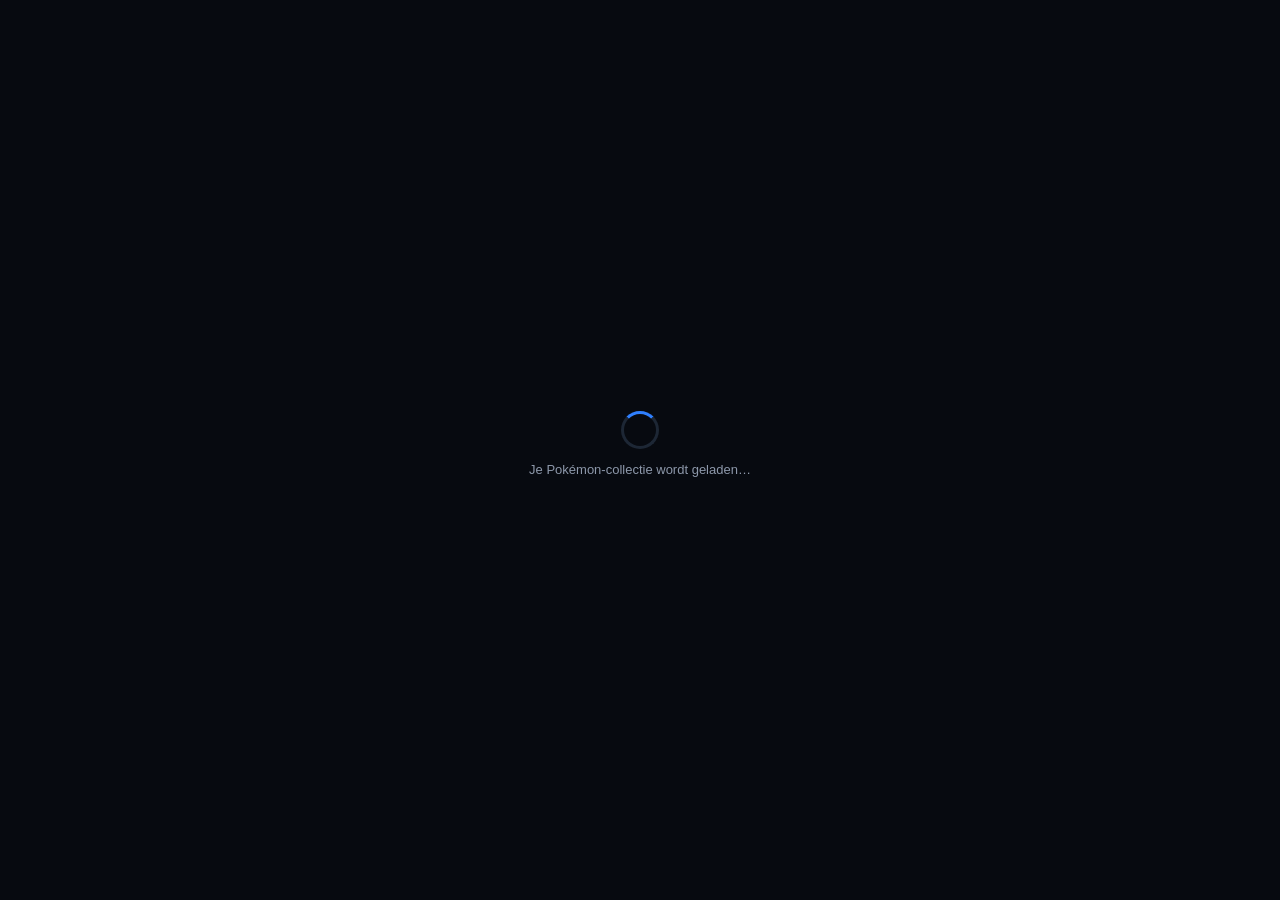
==== dark-v1.html @ e0cb360e "Add dark Valusaur restoration preview v1" ====
<!doctype html>
<html lang="nl">
<head>
<meta charset="utf-8"><meta name="viewport" content="width=device-width,initial-scale=1,viewport-fit=cover">
<meta name="theme-color" content="#070a10"><meta name="apple-mobile-web-app-capable" content="yes"><meta name="apple-mobile-web-app-status-bar-style" content="black-translucent">
<title>Pokémon TCG Collectie — Dark</title>
<link rel="stylesheet" href="scanner.css">
<style>
:root{--bg:#070a10;--panel:#0e131d;--panel2:#111827;--line:#202a3a;--text:#f5f7fb;--muted:#8d98aa;--blue:#2f80ff;--green:#26d07c;--red:#ff5d67;--nav:rgba(9,13,20,.94)}
*{box-sizing:border-box}html,body{margin:0;background:var(--bg);color:var(--text);font-family:-apple-system,BlinkMacSystemFont,"SF Pro Display","Segoe UI",sans-serif}body{min-height:100vh}
button,input{font:inherit}.app{max-width:520px;margin:auto;min-height:100vh;padding:calc(18px + env(safe-area-inset-top)) 18px calc(110px + env(safe-area-inset-bottom))}
.view{display:none}.view.active{display:block}.kicker{font-size:12px;letter-spacing:1.7px;color:#4d8cff;font-weight:800;text-transform:uppercase}.top{display:flex;align-items:center;justify-content:space-between;margin-bottom:20px}.top h1{font-size:34px;line-height:1;margin:7px 0 0;letter-spacing:-1.3px}.gear{width:42px;height:42px;border-radius:14px;border:1px solid var(--line);background:var(--panel);color:#aeb8c7;font-size:20px}
.hero{background:radial-gradient(circle at 86% 0,#173f84 0,transparent 46%),linear-gradient(145deg,#101a2b,#0c111a 66%);border:1px solid #1d2d48;border-radius:23px;padding:20px;box-shadow:0 18px 45px #0008;margin-bottom:14px}.hero small{color:#aeb7c7}.hero .value{font-size:38px;font-weight:800;margin:5px 0}.gain{color:var(--green);font-size:13px;font-weight:700}.spark{height:42px;margin-top:8px;width:100%}.spark path{fill:none;stroke:#2f80ff;stroke-width:3;stroke-linecap:round}
.grid{display:grid;grid-template-columns:1fr 1fr;gap:10px}.metric{background:linear-gradient(145deg,#101722,#0d121b);border:1px solid var(--line);border-radius:18px;padding:15px;min-height:93px}.metric .ico{font-size:18px;color:#76a8ff}.metric b{display:block;font-size:23px;margin:7px 0 2px}.metric span{font-size:12px;color:var(--muted)}
.search{width:100%;border:1px solid var(--line);background:#0d131d;color:white;border-radius:14px;padding:13px 15px;outline:none}.chips{display:flex;gap:8px;overflow:auto;margin:14px -18px 15px;padding:0 18px;scrollbar-width:none}.chip{white-space:nowrap;border:1px solid var(--line);background:#0e141e;color:#9da8b9;padding:9px 13px;border-radius:999px;font-size:13px}.chip.active{background:#276fe9;border-color:#276fe9;color:#fff}
.set-card{display:flex;align-items:center;gap:13px;background:linear-gradient(145deg,#101722,#0c1119);border:1px solid var(--line);border-radius:18px;padding:13px;margin-bottom:10px}.set-logo{width:84px;height:55px;border-radius:11px;background:#171f2c;display:grid;place-items:center;overflow:hidden;flex:none}.set-logo img{width:100%;height:100%;object-fit:cover}.set-logo b{font-size:11px;text-align:center;padding:4px}.set-info{min-width:0;flex:1}.set-info b{display:block;font-size:15px;white-space:nowrap;overflow:hidden;text-overflow:ellipsis}.set-info span{font-size:12px;color:var(--muted)}.progress{height:5px;background:#1a2230;border-radius:5px;margin-top:8px;overflow:hidden}.progress i{display:block;height:100%;background:var(--blue);border-radius:5px}.set-count{color:var(--muted);font-size:12px}
.section-title{display:flex;justify-content:space-between;align-items:end;margin:22px 0 10px}.section-title h2{font-size:19px;margin:0}.section-title span{color:var(--muted);font-size:12px}
.collection-card{background:linear-gradient(145deg,#101722,#0c1119);border:1px solid var(--line);border-radius:20px;padding:16px;margin-bottom:12px}.collection-head{display:flex;justify-content:space-between;align-items:center}.collection-head h3{margin:0;font-size:17px}.collection-head strong{font-size:18px}.minirow{display:flex;gap:14px;margin-top:8px;color:var(--muted);font-size:12px}
.card-list{display:grid;grid-template-columns:1fr 1fr;gap:10px}.poke-card{background:#0f151f;border:1px solid var(--line);border-radius:16px;padding:10px;overflow:hidden}.poke-card img{width:100%;aspect-ratio:63/88;object-fit:cover;border-radius:9px;background:#171d27}.poke-card b{display:block;font-size:13px;margin-top:8px;white-space:nowrap;overflow:hidden;text-overflow:ellipsis}.poke-card span{font-size:11px;color:var(--muted)}.poke-card em{display:block;font-style:normal;color:var(--green);font-weight:700;margin-top:5px;font-size:13px}
.empty{padding:38px 10px;text-align:center;color:var(--muted)}
.bottom-nav{position:fixed;z-index:20;bottom:0;left:50%;transform:translateX(-50%);width:min(520px,100%);height:calc(78px + env(safe-area-inset-bottom));padding:9px 12px env(safe-area-inset-bottom);background:var(--nav);backdrop-filter:blur(18px);border-top:1px solid #1b2330;display:grid;grid-template-columns:1fr 1fr 1.2fr 1fr 1fr;align-items:start}.navbtn{border:0;background:none;color:#687487;font-size:10px;padding:5px 2px}.navbtn i{display:block;font-style:normal;font-size:20px;height:27px}.navbtn.active{color:#4d8cff}.scanbtn{margin-top:-28px}.scanbtn i{width:58px;height:58px;border-radius:19px;background:linear-gradient(145deg,#3d8bff,#1d62e8);display:grid;place-items:center;color:white;margin:auto;box-shadow:0 8px 24px #1d62e866;font-size:27px}.scanbtn span{display:block;margin-top:3px}
.loading{position:fixed;inset:0;background:#070a10;z-index:99;display:grid;place-items:center;text-align:center}.loading.hide{display:none}.loader{width:38px;height:38px;border:3px solid #1d2735;border-top-color:#2f80ff;border-radius:50%;animation:spin .8s linear infinite;margin:auto}@keyframes spin{to{transform:rotate(360deg)}}.loading p{color:var(--muted);font-size:13px}
.quickadd{display:flex;gap:8px;margin:12px 0}.quickadd input{flex:1}.results{max-height:55vh;overflow:auto}.result{display:flex;gap:11px;align-items:center;border-bottom:1px solid #182130;padding:10px 2px}.result img{width:48px;height:67px;object-fit:cover;border-radius:6px;background:#151b25}.result div{flex:1;min-width:0}.result b{display:block;font-size:14px}.result span{font-size:11px;color:var(--muted)}.add{border:0;border-radius:10px;background:#236fe8;color:white;padding:8px 11px;font-weight:700}
.tcg-scanner{z-index:80!important;background:#070a10!important}
@media(min-width:700px){body{background:#05070b}.app{border-left:1px solid #111823;border-right:1px solid #111823}}
</style>
</head>
<body>
<div id="loading" class="loading"><div><div class="loader"></div><p>Je Pokémon-collectie wordt geladen…</p></div></div>
<main class="app">
<section id="overview" class="view active">
 <div class="top"><div><div class="kicker">Mijn collectie</div><h1>Overzicht</h1></div><button class="gear" onclick="alert('Instellingen komen in de volgende update.')">⚙</button></div>
 <div class="hero"><small>Totale collectiewaarde</small><div class="value" id="totalValue">€0,00</div><div class="gain">↗ Actuele Cardmarket-waarde</div><svg class="spark" viewBox="0 0 320 42"><path d="M2 34 C35 30,48 38,75 28 S120 31,143 22 S185 28,207 16 S252 20,318 5"/></svg></div>
 <div class="grid">
  <div class="metric"><div class="ico">▣</div><b id="uniqueCount">0</b><span>Unieke kaarten</span></div>
  <div class="metric"><div class="ico">▤</div><b id="copyCount">0</b><span>Exemplaren</span></div>
  <div class="metric"><div class="ico">✓</div><b id="completeCount">0</b><span>Voltooide sets</span></div>
  <div class="metric"><div class="ico">↗</div><b id="portfolioValue">€0,00</b><span>Portfolio</span></div>
  <div class="metric"><div class="ico">♡</div><b id="favoriteCount">0</b><span>Favorieten</span></div>
  <div class="metric"><div class="ico">☆</div><b id="wishlistCount">0</b><span>Zoeklijst</span></div>
  <div class="metric"><div class="ico">▱</div><b id="duplicateCount">0</b><span>Duplicaten</span></div>
  <div class="metric"><div class="ico">⇄</div><b id="tradeCount">0</b><span>Te ruilen</span></div>
 </div>
</section>
<section id="sets" class="view">
 <div class="top"><div><div class="kicker">Alle reeksen</div><h1>Uitbreidingen</h1></div><div class="set-count"><b id="setTotal">0</b> uitbreidingen</div></div>
 <input id="setSearch" class="search" type="search" placeholder="Zoek een uitbreiding…">
 <div id="seriesChips" class="chips"></div><div id="setList"></div>
</section>
<section id="search" class="view">
 <div class="top"><div><div class="kicker">Kaarten</div><h1>Zoeken</h1></div></div>
 <input id="cardSearch" class="search" type="search" placeholder="Naam, set of kaartnummer…">
 <div id="searchResults" class="results"></div>
</section>
<section id="collection" class="view">
 <div class="top"><div><div class="kicker">Mijn kaarten</div><h1>Collectie</h1></div></div>
 <div class="hero"><small>Portfolio</small><div class="value" id="collectionValue">€0,00</div><div class="gain" id="collectionSummary">0 kaarten in collectie</div></div>
 <div class="section-title"><h2>Waarde per uitbreiding</h2><span id="ownedSetsCount">0 sets</span></div><div id="collectionSets"></div>
 <div class="section-title"><h2>Waardevolste kaarten</h2><span>Cardmarket</span></div><div id="topCards" class="card-list"></div>
</section>
</main>
<nav class="bottom-nav">
 <button class="navbtn active" data-view="overview"><i>⌂</i><span>Overzicht</span></button>
 <button class="navbtn" data-view="sets"><i>▦</i><span>Sets</span></button>
 <button id="scannerLauncher" class="navbtn scanbtn"><i>⌗</i><span>Scanner</span></button>
 <button class="navbtn" data-view="search"><i>⌕</i><span>Zoeken</span></button>
 <button class="navbtn" data-view="collection"><i>▣</i><span>Collectie</span></button>
</nav>
<script>
var DATA={cards:[],sets:[]},cards=[],sets=[],prices={},imageMap={},owned={},cardDetails={};
const STORAGE_KEY='pokemon_tcg_owned_cards_v1',DETAIL_KEY='pokemon_tcg_card_details_v1',META_KEY='pokemon_tcg_dark_meta_v1';
const euro=n=>new Intl.NumberFormat('nl-BE',{style:'currency',currency:'EUR'}).format(Number(n)||0);
const esc=s=>String(s??'').replace(/[&<>"]/g,c=>({'&':'&amp;','<':'&lt;','>':'&gt;','"':'&quot;'}[c]));
function loadLocal(){try{owned=JSON.parse(localStorage.getItem(STORAGE_KEY)||'{}')||{}}catch(e){owned={}}try{cardDetails=JSON.parse(localStorage.getItem(DETAIL_KEY)||'{}')||{}}catch(e){cardDetails={}}}
function saveOwned(){localStorage.setItem(STORAGE_KEY,JSON.stringify(owned))}
function detailsFor(c){return cardDetails[c.key]||{}}
function setDetailsFor(c,d){cardDetails[c.key]=Object.assign({},detailsFor(c),d||{});localStorage.setItem(DETAIL_KEY,JSON.stringify(cardDetails))}
function setOwned(c,v){if(v)owned[c.key]=true;else delete owned[c.key];saveOwned()}
function quantity(c){return Math.max(1,Number(detailsFor(c).quantity)||1)}
function pnum(v){if(v==null)return 0;if(typeof v==='number')return v;return Number(String(v).replace(',','.').replace(/[^0-9.-]/g,''))||0}
function priceFor(c){return prices[c.key]||null}
function choosePrice(p){if(!p)return 0;for(const k of ['price','trendPrice','avg30','lowPrice','foilTrendPrice','foilAvg30']){const n=pnum(p[k]);if(n>0)return n}return 0}
function imageCandidatesFor(c){const m=imageMap[c.key]||{};return [...new Set([m.bestUrl,m.url,...(m.candidates||[]).map(x=>typeof x==='string'?x:(x&&x.url))].filter(Boolean))}
function imageFor(c){return imageCandidatesFor(c)[0]||''}
function render(){renderStats();renderCollection();renderSets()}
function renderStats(){const ownedCards=cards.filter(c=>owned[c.key]);let copies=0,value=0,dupes=0;ownedCards.forEach(c=>{const q=quantity(c);copies+=q;dupes+=Math.max(0,q-1);value+=choosePrice(priceFor(c))*q});const bySet=new Map();sets.forEach(s=>bySet.set(s.series+'|'+s.set+'|'+s.abbr,{total:s.count||0,got:0}));ownedCards.forEach(c=>{const x=bySet.get(c.series+'|'+c.set+'|'+c.abbr);if(x)x.got++});const complete=[...bySet.values()].filter(x=>x.total&&x.got>=x.total).length;document.getElementById('uniqueCount').textContent=ownedCards.length;document.getElementById('copyCount').textContent=copies;document.getElementById('duplicateCount').textContent=dupes;document.getElementById('completeCount').textContent=complete;['totalValue','portfolioValue','collectionValue'].forEach(id=>document.getElementById(id).textContent=euro(value));document.getElementById('collectionSummary').textContent=copies+' exemplaren · '+ownedCards.length+' unieke kaarten';let meta={};try{meta=JSON.parse(localStorage.getItem(META_KEY)||'{}')}catch(e){};document.getElementById('favoriteCount').textContent=(meta.favorites||[]).length;document.getElementById('wishlistCount').textContent=(meta.wishlist||[]).length;document.getElementById('tradeCount').textContent=Object.values(meta.trade||{}).reduce((a,b)=>a+(Number(b)||0),0)}
function ownedCountSet(s){return cards.filter(c=>c.series===s.series&&c.set===s.set&&c.abbr===s.abbr&&owned[c.key]).length}
let activeSeries='Alles';
function renderChips(){const series=['Alles',...new Set(sets.map(s=>s.series))];document.getElementById('seriesChips').innerHTML=series.map(s=>'<button class="chip '+(s===activeSeries?'active':'')+'" onclick="activeSeries='+JSON.stringify('__SERIES__').replace('__SERIES__','\''+esc(s).replace(/'/g,"\\'")+'\'')+';renderChips();renderSets()">'+esc(s)+'</button>').join('')}
function renderSets(){const el=document.getElementById('setList');if(!el)return;const q=(document.getElementById('setSearch')?.value||'').toLowerCase();const rows=sets.filter(s=>(activeSeries==='Alles'||s.series===activeSeries)&&(!q||(s.set+' '+s.series+' '+s.abbr).toLowerCase().includes(q)));document.getElementById('setTotal').textContent=sets.length;el.innerHTML=rows.map(s=>{const got=ownedCountSet(s),pct=s.count?Math.min(100,got/s.count*100):0;const first=cards.find(c=>c.series===s.series&&c.set===s.set&&c.abbr===s.abbr);const img=first?imageFor(first):'';return '<div class="set-card"><div class="set-logo">'+(img?'<img src="'+esc(img)+'" loading="lazy">':'<b>'+esc(s.abbr||s.set)+'</b>')+'</div><div class="set-info"><b>'+esc(s.set)+'</b><span>'+esc(s.series)+' · '+esc(s.abbr)+'</span><div class="progress"><i style="width:'+pct+'%"></i></div></div><div class="set-count">'+got+'/'+(s.count||0)+'</div></div>'}).join('')||'<div class="empty">Geen uitbreidingen gevonden.</div>'}
function renderCollection(){if(!cards.length)return;const groups=new Map();cards.filter(c=>owned[c.key]).forEach(c=>{const k=c.series+'|'+c.set+'|'+c.abbr;if(!groups.has(k))groups.set(k,{set:c.set,series:c.series,abbr:c.abbr,cards:[],value:0});const g=groups.get(k);g.cards.push(c);g.value+=choosePrice(priceFor(c))*quantity(c)});const arr=[...groups.values()].sort((a,b)=>b.value-a.value);document.getElementById('ownedSetsCount').textContent=arr.length+' sets';document.getElementById('collectionSets').innerHTML=arr.map(g=>'<div class="collection-card"><div class="collection-head"><h3>'+esc(g.set)+'</h3><strong>'+euro(g.value)+'</strong></div><div class="minirow"><span>'+g.cards.length+' uniek</span><span>'+g.cards.reduce((a,c)=>a+quantity(c),0)+' exemplaren</span><span>'+esc(g.abbr)+'</span></div></div>').join('')||'<div class="empty">Scan of zoek je eerste kaart om je collectie op te bouwen.</div>';const top=cards.filter(c=>owned[c.key]).sort((a,b)=>choosePrice(priceFor(b))-choosePrice(priceFor(a))).slice(0,6);document.getElementById('topCards').innerHTML=top.map(c=>'<div class="poke-card">'+(imageFor(c)?'<img src="'+esc(imageFor(c))+'" loading="lazy">':'<div style="aspect-ratio:63/88"></div>')+'<b>'+esc(c.name)+'</b><span>'+esc(c.set)+' · #'+esc(c.num)+'</span><em>'+euro(choosePrice(priceFor(c)))+'</em></div>').join('')}
function renderSearch(){const q=(document.getElementById('cardSearch').value||'').trim().toLowerCase(),el=document.getElementById('searchResults');if(q.length<2){el.innerHTML='<div class="empty">Typ minstens 2 letters of een kaartnummer.</div>';return}const found=cards.filter(c=>(c.name+' '+c.set+' '+c.abbr+' '+c.num).toLowerCase().includes(q)).slice(0,80);el.innerHTML=found.map(c=>'<div class="result">'+(imageFor(c)?'<img src="'+esc(imageFor(c))+'" loading="lazy">':'<div style="width:48px"></div>')+'<div><b>'+esc(c.name)+'</b><span>'+esc(c.set)+' · '+esc(c.abbr)+' #'+esc(c.num)+' · '+euro(choosePrice(priceFor(c)))+'</span></div><button class="add" onclick="addCard('+JSON.stringify(c.key).replace(/"/g,'&quot;')+')">'+(owned[c.key]?'✓':'+')+'</button></div>').join('')||'<div class="empty">Geen kaarten gevonden.</div>'}
function addCard(key){const c=cards.find(x=>x.key===key);if(!c)return;const old=owned[key]?quantity(c):0;setOwned(c,true);setDetailsFor(c,{quantity:old+1});render();renderSearch()}
function nav(view){document.querySelectorAll('.view').forEach(x=>x.classList.toggle('active',x.id===view));document.querySelectorAll('.navbtn[data-view]').forEach(x=>x.classList.toggle('active',x.dataset.view===view));window.scrollTo(0,0);if(view==='collection')renderCollection()}
document.querySelectorAll('.navbtn[data-view]').forEach(b=>b.onclick=()=>nav(b.dataset.view));document.getElementById('setSearch').oninput=renderSets;document.getElementById('cardSearch').oninput=renderSearch;
async function boot(){loadLocal();try{const d=await fetch('pokemon_cards_data.json',{cache:'no-cache'}).then(r=>r.json());DATA=d;cards=d.cards||[];sets=d.sets||[];window.DATA=DATA;renderChips();render();document.getElementById('loading').classList.add('hide');Promise.all([fetch('prices.json').then(r=>r.json()).catch(()=>({})),fetch('pokemon_image_map.json').then(r=>r.json()).catch(()=>({}))]).then(([p,i])=>{prices=p.prices||p||{};imageMap=i.images||i||{};render();renderSearch()})}catch(e){document.querySelector('#loading p').textContent='Laden mislukt. Vernieuw de pagina.';console.error(e)}}
document.getElementById('scannerLauncher').onclick=()=>{if(window.PokemonCardScanner)window.PokemonCardScanner.open();else alert('Scanner wordt nog geladen…')};
boot();
</script>
<script src="scanner-match.js"></script><script src="scanner.js"></script>
</body></html>
---- scanner.css ----
:root {
  --scanner-bg: #090b0e;
  --scanner-panel: #15181d;
  --scanner-panel-soft: #1d2026;
  --scanner-line: rgba(255, 255, 255, .11);
  --scanner-text: #f5f7fa;
  --scanner-muted: #9da3ad;
  --scanner-blue: #1ea7ff;
  --scanner-blue-soft: rgba(30, 167, 255, .14);
  --scanner-green: #31d28b;
  --scanner-orange: #ffb02e;
  --scanner-red: #ff5c68;
}

body.scanner-is-open { overflow: hidden !important; }

.scanner-launch-button {
  display: inline-flex;
  align-items: center;
  justify-content: center;
  gap: 8px;
  min-height: 44px;
  border: 1px solid rgba(30, 167, 255, .42);
  background: linear-gradient(145deg, #0d8fe4, #1466c6);
  color: #fff;
  box-shadow: 0 9px 20px rgba(16, 112, 198, .24);
}
.scanner-launch-button svg { width: 20px; height: 20px; fill: currentColor; }
.scanner-launch-button:hover { background: linear-gradient(145deg, #22a9ff, #176fda); color: #fff; }
.scanner-heading-button { margin-top: 12px; width: 100%; }

.scanner-nav-button { display: none; }

.tcg-scanner[hidden] { display: none !important; }
.tcg-scanner {
  position: fixed;
  inset: 0;
  z-index: 10000;
  display: flex;
  flex-direction: column;
  background: var(--scanner-bg);
  color: var(--scanner-text);
  font-family: -apple-system, BlinkMacSystemFont, "SF Pro Display", "Segoe UI", sans-serif;
  overscroll-behavior: contain;
}
.tcg-scanner * { box-sizing: border-box; }
.tcg-scanner [hidden] { display: none !important; }
.tcg-scanner button,
.tcg-scanner input { font: inherit; }

.scanner-topbar {
  flex: 0 0 auto;
  display: flex;
  align-items: center;
  justify-content: space-between;
  gap: 14px;
  min-height: 92px;
  padding: max(14px, env(safe-area-inset-top)) 18px 14px;
  border-bottom: 1px solid var(--scanner-line);
  background: rgba(9, 11, 14, .96);
}
.scanner-title-wrap { min-width: 0; }
.scanner-kicker {
  display: block;
  margin-bottom: 5px;
  color: var(--scanner-blue);
  font-size: 11px;
  font-weight: 900;
  letter-spacing: .16em;
  text-transform: uppercase;
}
.scanner-topbar h2 { margin: 0; color: #fff; font-size: clamp(24px, 6vw, 34px); font-weight: 760; letter-spacing: -.025em; }
.scanner-top-actions { display: flex; align-items: center; gap: 10px; }
.scanner-icon-button {
  width: 48px;
  height: 48px;
  display: grid;
  place-items: center;
  padding: 0;
  border: 1px solid rgba(255, 255, 255, .15);
  border-radius: 50%;
  background: #1a1c20;
  color: #fff;
  box-shadow: inset 0 0 0 1px rgba(255, 255, 255, .03);
}
.scanner-icon-button:active { transform: scale(.96); }
.scanner-icon-button svg { width: 25px; height: 25px; fill: none; stroke: currentColor; stroke-width: 2; stroke-linecap: round; stroke-linejoin: round; }
.scanner-batch-button { position: relative; border-color: rgba(30, 167, 255, .5); background: rgba(30, 167, 255, .12); color: #75ccff; }
.scanner-batch-badge {
  position: absolute;
  top: -5px;
  right: -4px;
  min-width: 21px;
  height: 21px;
  display: grid;
  place-items: center;
  padding: 0 5px;
  border: 2px solid var(--scanner-bg);
  border-radius: 999px;
  background: #087fe8;
  color: #fff;
  font-size: 10px;
  font-weight: 900;
}

.scanner-main {
  flex: 1 1 auto;
  min-height: 0;
  overflow: hidden;
}
.scanner-screen {
  height: 100%;
  overflow: auto;
  padding: 16px 16px calc(24px + env(safe-area-inset-bottom));
  -webkit-overflow-scrolling: touch;
}
.scanner-screen[hidden] { display: none !important; }

.scanner-camera-layout { max-width: 820px; margin: 0 auto; }
.scanner-camera-shell {
  position: relative;
  width: 100%;
  height: min(64dvh, 690px);
  min-height: 410px;
  overflow: hidden;
  border: 1px solid rgba(255, 255, 255, .12);
  border-radius: 24px;
  background: #050607;
  box-shadow: 0 18px 45px rgba(0, 0, 0, .34);
}
.scanner-video {
  position: absolute;
  inset: 0;
  width: 100%;
  height: 100%;
  object-fit: cover;
  background: #050607;
}
.scanner-camera-shell::after {
  content: '';
  position: absolute;
  inset: 0;
  pointer-events: none;
  background: linear-gradient(to bottom, rgba(0, 0, 0, .14), transparent 22%, transparent 76%, rgba(0, 0, 0, .32));
}
.scanner-card-guide {
  --guide-color: var(--scanner-red);
  position: absolute;
  z-index: 2;
  left: 50%;
  top: 50%;
  width: min(72%, 360px);
  aspect-ratio: 63 / 88;
  transform: translate(-50%, -50%);
  border: 2px solid color-mix(in srgb, var(--guide-color) 68%, transparent);
  border-radius: 18px;
  box-shadow: 0 0 0 999px rgba(0, 0, 0, .46), 0 0 28px color-mix(in srgb, var(--guide-color) 22%, transparent);
  transition: border-color .2s ease, box-shadow .2s ease;
}
.scanner-card-guide[data-quality="warn"] { --guide-color: var(--scanner-orange); }
.scanner-card-guide[data-quality="good"] { --guide-color: var(--scanner-green); }
.scanner-card-guide[data-quality="capturing"] { --guide-color: var(--scanner-blue); }
.scanner-corner {
  position: absolute;
  width: 34px;
  height: 34px;
  border-color: var(--guide-color);
  border-style: solid;
  filter: drop-shadow(0 0 8px color-mix(in srgb, var(--guide-color) 45%, transparent));
}
.scanner-corner.tl { top: -4px; left: -4px; border-width: 5px 0 0 5px; border-radius: 16px 0 0; }
.scanner-corner.tr { top: -4px; right: -4px; border-width: 5px 5px 0 0; border-radius: 0 16px 0 0; }
.scanner-corner.bl { bottom: -4px; left: -4px; border-width: 0 0 5px 5px; border-radius: 0 0 0 16px; }
.scanner-corner.br { right: -4px; bottom: -4px; border-width: 0 5px 5px 0; border-radius: 0 0 16px; }
.scanner-countdown {
  position: absolute;
  left: 50%;
  top: 50%;
  width: 74px;
  height: 74px;
  display: grid;
  place-items: center;
  transform: translate(-50%, -50%);
  border-radius: 50%;
  opacity: 0;
  background: rgba(5, 9, 12, .76);
  backdrop-filter: blur(8px);
  transition: opacity .18s ease;
}
.scanner-card-guide[data-quality="good"] .scanner-countdown { opacity: 1; }
.scanner-countdown svg { width: 62px; height: 62px; transform: rotate(-90deg); }
.scanner-countdown-track { fill: none; stroke: rgba(255, 255, 255, .16); stroke-width: 5; }
.scanner-countdown-value {
  fill: none;
  stroke: var(--scanner-green);
  stroke-width: 5;
  stroke-linecap: round;
  stroke-dasharray: 151;
  stroke-dashoffset: calc(151 - (151 * var(--scanner-progress, 0)));
  transition: stroke-dashoffset .12s linear;
}
.scanner-countdown-icon { position: absolute; width: 27px; height: 27px; color: #fff; }
.scanner-countdown-icon svg { width: 100%; height: 100%; transform: none; fill: none; stroke: currentColor; stroke-width: 2; }

.scanner-camera-hint {
  position: absolute;
  z-index: 3;
  left: 14px;
  right: 14px;
  bottom: 14px;
  display: flex;
  align-items: center;
  justify-content: center;
  gap: 9px;
  min-height: 44px;
  padding: 9px 13px;
  border: 1px solid rgba(255, 255, 255, .14);
  border-radius: 14px;
  background: rgba(8, 10, 13, .79);
  color: #fff;
  font-size: 14px;
  font-weight: 760;
  text-align: center;
  backdrop-filter: blur(12px);
}
.scanner-quality-dot { width: 10px; height: 10px; flex: 0 0 auto; border-radius: 50%; background: var(--scanner-red); box-shadow: 0 0 12px rgba(255, 92, 104, .55); }
.scanner-camera-hint[data-quality="warn"] .scanner-quality-dot { background: var(--scanner-orange); box-shadow: 0 0 12px rgba(255, 176, 46, .55); }
.scanner-camera-hint[data-quality="good"] .scanner-quality-dot { background: var(--scanner-green); box-shadow: 0 0 12px rgba(49, 210, 139, .55); }

.scanner-quality-panel {
  margin-top: 13px;
  padding: 13px 14px;
  border: 1px solid var(--scanner-line);
  border-radius: 18px;
  background: var(--scanner-panel);
}
.scanner-quality-head { display: flex; align-items: center; justify-content: space-between; gap: 12px; }
.scanner-quality-head b { color: #fff; font-size: 14px; }
.scanner-auto-label { color: var(--scanner-blue); font-size: 11px; font-weight: 850; letter-spacing: .08em; text-transform: uppercase; }
.scanner-progress-track { height: 7px; margin-top: 10px; overflow: hidden; border-radius: 999px; background: rgba(255, 255, 255, .08); }
.scanner-progress-fill { height: 100%; width: calc(var(--scanner-progress, 0) * 100%); border-radius: inherit; background: linear-gradient(90deg, var(--scanner-orange), var(--scanner-green)); transition: width .12s linear; }
.scanner-quality-metrics { display: grid; grid-template-columns: repeat(3, 1fr); gap: 7px; margin-top: 10px; }
.scanner-metric { padding: 7px 8px; border-radius: 10px; background: rgba(255, 255, 255, .04); color: var(--scanner-muted); font-size: 11px; text-align: center; }
.scanner-metric b { display: block; margin-top: 2px; color: #e9edf2; font-size: 12px; }
.scanner-camera-actions { display: flex; gap: 10px; margin-top: 12px; }
.scanner-action-button {
  flex: 1 1 0;
  min-height: 50px;
  border: 1px solid var(--scanner-line);
  border-radius: 15px;
  background: var(--scanner-panel-soft);
  color: #fff;
  font-weight: 800;
}
.scanner-action-button.primary { border-color: var(--scanner-blue); background: var(--scanner-blue); color: #051018; }
.scanner-action-button:disabled { opacity: .45; }
.scanner-footnote { margin: 10px 2px 0; color: var(--scanner-muted); font-size: 11px; line-height: 1.4; text-align: center; }

.scanner-processing-wrap {
  min-height: 100%;
  display: grid;
  align-content: center;
  justify-items: center;
  gap: 18px;
  max-width: 520px;
  margin: 0 auto;
  text-align: center;
}
.scanner-captured-preview {
  width: min(42vw, 210px);
  aspect-ratio: 63 / 88;
  object-fit: cover;
  border-radius: 16px;
  box-shadow: 0 16px 45px rgba(0, 0, 0, .45);
}
.scanner-spinner {
  width: 52px;
  height: 52px;
  border: 5px solid rgba(255, 255, 255, .1);
  border-top-color: var(--scanner-blue);
  border-radius: 50%;
  animation: scanner-spin .85s linear infinite;
}
@keyframes scanner-spin { to { transform: rotate(360deg); } }
.scanner-processing-wrap h3 { margin: 0; font-size: 23px; }
.scanner-processing-wrap p { max-width: 390px; margin: -8px 0 0; color: var(--scanner-muted); line-height: 1.5; }
.scanner-process-progress { width: min(100%, 360px); height: 7px; overflow: hidden; border-radius: 999px; background: rgba(255, 255, 255, .09); }
.scanner-process-progress span { display: block; width: var(--process-progress, 8%); height: 100%; border-radius: inherit; background: linear-gradient(90deg, #198fe8, #43d8a0); transition: width .3s ease; }

.scanner-results-wrap { max-width: 790px; margin: 0 auto; }
.scanner-result-summary {
  display: grid;
  grid-template-columns: 86px minmax(0, 1fr);
  gap: 14px;
  align-items: center;
  padding: 13px;
  border: 1px solid var(--scanner-line);
  border-radius: 20px;
  background: var(--scanner-panel);
}
.scanner-result-summary img { width: 86px; aspect-ratio: 63 / 88; object-fit: cover; border-radius: 11px; }
.scanner-result-summary h3 { margin: 0 0 5px; color: #fff; font-size: 20px; }
.scanner-result-summary p { margin: 0; color: var(--scanner-muted); font-size: 13px; line-height: 1.4; }
.scanner-confidence-pill {
  display: inline-flex;
  margin-top: 9px;
  padding: 5px 8px;
  border-radius: 999px;
  background: rgba(255, 176, 46, .12);
  color: #ffc257;
  font-size: 11px;
  font-weight: 850;
}
.scanner-confidence-pill.high { background: rgba(49, 210, 139, .13); color: #64e6aa; }
.scanner-confidence-pill.low,
.scanner-confidence-pill.none { background: rgba(255, 92, 104, .12); color: #ff858e; }

.scanner-refine {
  display: flex;
  gap: 8px;
  margin: 13px 0;
}
.scanner-refine input {
  min-width: 0;
  flex: 1 1 auto;
  min-height: 48px;
  border: 1px solid var(--scanner-line);
  border-radius: 14px;
  padding: 0 13px;
  background: var(--scanner-panel-soft);
  color: #fff;
}
.scanner-refine input::placeholder { color: #7f858e; }
.scanner-refine button { flex: 0 0 auto; border: 0; border-radius: 14px; padding: 0 15px; background: var(--scanner-blue); color: #071018; font-weight: 850; }

.scanner-candidate-list { display: grid; gap: 9px; }
.scanner-candidate {
  width: 100%;
  display: grid;
  grid-template-columns: 62px minmax(0, 1fr) auto;
  gap: 12px;
  align-items: center;
  min-height: 91px;
  padding: 9px 12px 9px 9px;
  border: 1px solid var(--scanner-line);
  border-radius: 18px;
  background: var(--scanner-panel);
  color: var(--scanner-text);
  text-align: left;
}
.scanner-candidate.selected { border-color: var(--scanner-blue); background: var(--scanner-blue-soft); box-shadow: inset 0 0 0 1px rgba(30, 167, 255, .14); }
.scanner-candidate img,
.scanner-candidate-image-placeholder { width: 62px; height: 77px; object-fit: contain; border-radius: 8px; background: #24272d; }
.scanner-candidate-image-placeholder { display: grid; place-items: center; color: #727985; font-size: 9px; text-align: center; }
.scanner-candidate-copy { min-width: 0; }
.scanner-candidate-copy b { display: block; overflow: hidden; color: #fff; font-size: 17px; text-overflow: ellipsis; white-space: nowrap; }
.scanner-candidate-copy span { display: block; margin-top: 4px; overflow: hidden; color: var(--scanner-muted); font-size: 12px; text-overflow: ellipsis; white-space: nowrap; }
.scanner-candidate-copy small { display: block; margin-top: 6px; color: #67c8ff; font-size: 11px; line-height: 1.25; }
.scanner-candidate-score { min-width: 44px; text-align: right; }
.scanner-candidate-score b { display: block; color: #fff; font-size: 15px; }
.scanner-candidate-score span { display: block; margin-top: 3px; color: var(--scanner-muted); font-size: 10px; }
.scanner-choice-dot { width: 27px; height: 27px; display: grid; place-items: center; margin: 7px 0 0 auto; border: 2px solid #555b65; border-radius: 50%; color: transparent; }
.scanner-candidate.selected .scanner-choice-dot { border-color: var(--scanner-blue); background: var(--scanner-blue); color: #fff; }

.scanner-no-match {
  padding: 22px 16px;
  border: 1px dashed rgba(255, 255, 255, .16);
  border-radius: 18px;
  color: var(--scanner-muted);
  text-align: center;
  line-height: 1.5;
}

.scanner-selection {
  margin-top: 14px;
  padding: 16px;
  border: 1px solid rgba(30, 167, 255, .34);
  border-radius: 22px;
  background: #101b23;
}
.scanner-selection[hidden] { display: none !important; }
.scanner-selection-head { display: grid; grid-template-columns: 82px minmax(0, 1fr); gap: 13px; align-items: center; }
.scanner-selection-head img { width: 82px; height: 104px; object-fit: contain; border-radius: 10px; background: #20252b; }
.scanner-selection-kicker { display: block; margin-bottom: 4px; color: var(--scanner-blue); font-size: 10px; font-weight: 900; letter-spacing: .13em; text-transform: uppercase; }
.scanner-selection-head h3 { margin: 0; color: #fff; font-size: 22px; }
.scanner-selection-head p { margin: 5px 0 0; color: var(--scanner-muted); font-size: 13px; }
.scanner-field-label { display: block; margin: 16px 0 7px; color: var(--scanner-muted); font-size: 12px; font-weight: 700; }
.scanner-variant-row { display: grid; grid-template-columns: repeat(3, 1fr); gap: 7px; padding: 6px; border-radius: 14px; background: #0b1116; }
.scanner-variant-button { min-height: 42px; border: 0; border-radius: 10px; background: transparent; color: var(--scanner-muted); font-weight: 800; }
.scanner-variant-button.active { background: #3b3c42; color: #fff; }
.scanner-quantity-row { display: flex; align-items: center; width: fit-content; overflow: hidden; border-radius: 14px; background: #0b1116; }
.scanner-quantity-row button { width: 50px; height: 48px; border: 0; background: transparent; color: #fff; font-size: 25px; }
.scanner-quantity-row b { min-width: 48px; text-align: center; font-size: 19px; }
.scanner-save-button { width: 100%; min-height: 54px; margin-top: 16px; border: 0; border-radius: 15px; background: var(--scanner-blue); color: #06121a; font-size: 15px; font-weight: 900; }
.scanner-results-actions { display: flex; gap: 9px; margin-top: 13px; }
.scanner-results-actions button { flex: 1 1 0; min-height: 48px; border: 1px solid var(--scanner-line); border-radius: 14px; background: var(--scanner-panel); color: #fff; font-weight: 800; }
.scanner-results-actions button.primary { border-color: var(--scanner-blue); color: #63c9ff; }

.scanner-batch-summary {
  min-height: 100%;
  display: grid;
  align-content: center;
  justify-items: center;
  gap: 17px;
  max-width: 720px;
  margin: 0 auto;
  text-align: center;
}
.scanner-batch-check {
  width: 88px;
  height: 88px;
  display: grid;
  place-items: center;
  border: 14px solid rgba(49, 210, 139, .08);
  border-radius: 50%;
  background: rgba(49, 210, 139, .17);
  color: #35e897;
}
.scanner-batch-check svg { width: 43px; height: 43px; fill: none; stroke: currentColor; stroke-width: 2.2; stroke-linecap: round; stroke-linejoin: round; }
.scanner-batch-cards {
  position: relative;
  width: min(92vw, 520px);
  height: min(37vh, 310px);
  min-height: 235px;
  margin: 4px 0 2px;
}
.scanner-batch-cards img {
  position: absolute;
  left: 50%;
  bottom: 0;
  width: min(31vw, 175px);
  aspect-ratio: 63 / 88;
  object-fit: contain;
  border-radius: 13px;
  background: #20252b;
  box-shadow: 0 18px 38px rgba(0, 0, 0, .42);
  transform-origin: 50% 95%;
}
.scanner-batch-cards img:nth-child(1) { z-index: 1; transform: translateX(-112%) rotate(-8deg); }
.scanner-batch-cards img:nth-child(2) { z-index: 3; transform: translateX(-50%) translateY(-7%) rotate(2deg); }
.scanner-batch-cards img:nth-child(3) { z-index: 2; transform: translateX(12%) rotate(9deg); }
.scanner-batch-summary h3 { margin: 0; color: #fff; font-size: clamp(31px, 8vw, 48px); font-weight: 650; letter-spacing: -.025em; }
.scanner-batch-summary p { max-width: 610px; margin: -4px 0 0; color: var(--scanner-muted); font-size: 16px; line-height: 1.5; }
.scanner-batch-actions { width: 100%; display: grid; grid-template-columns: 1fr 1fr; gap: 12px; margin-top: 8px; }
.scanner-batch-actions button {
  min-height: 62px;
  display: flex;
  align-items: center;
  justify-content: center;
  gap: 10px;
  border: 1px solid var(--scanner-line);
  border-radius: 18px;
  background: var(--scanner-panel-soft);
  color: #fff;
  font-weight: 850;
}
.scanner-batch-actions button svg { width: 23px; height: 23px; fill: currentColor; }
.scanner-batch-actions button.primary { border-color: #087fe8; background: #087fe8; }
.scanner-batch-actions button.primary b { font-size: 31px; font-weight: 400; line-height: 1; }

.scanner-toast {
  position: fixed;
  z-index: 10002;
  left: 50%;
  bottom: calc(22px + env(safe-area-inset-bottom));
  width: min(calc(100% - 28px), 430px);
  padding: 13px 15px;
  transform: translate(-50%, 18px);
  border: 1px solid rgba(49, 210, 139, .35);
  border-radius: 14px;
  background: rgba(15, 35, 29, .96);
  color: #dffff0;
  font-size: 13px;
  font-weight: 750;
  text-align: center;
  opacity: 0;
  pointer-events: none;
  transition: opacity .2s ease, transform .2s ease;
}
.scanner-toast.show { opacity: 1; transform: translate(-50%, 0); }

@media (max-width: 900px) {
  .scanner-heading-button { display: none; }
  .bottom-nav { grid-template-columns: repeat(5, minmax(0, 1fr)); }
  .scanner-nav-button {
    display: flex;
    align-items: center;
    justify-content: center;
    gap: 3px;
  }
  .scanner-nav-button svg { width: 23px; height: 23px; fill: currentColor; }
  .scanner-nav-button span { font-size: 10px; }
  .scanner-screen { padding: 12px 12px calc(18px + env(safe-area-inset-bottom)); }
  .scanner-camera-shell { height: min(61dvh, 620px); min-height: 390px; border-radius: 20px; }
  .scanner-card-guide { width: min(70%, 330px); }
}

@media (max-width: 390px) {
  .scanner-topbar { min-height: 82px; padding-left: 14px; padding-right: 14px; }
  .scanner-icon-button { width: 44px; height: 44px; }
  .scanner-camera-shell { min-height: 365px; }
  .scanner-quality-metrics { gap: 5px; }
  .scanner-metric { padding-left: 4px; padding-right: 4px; }
  .scanner-candidate { grid-template-columns: 55px minmax(0, 1fr) auto; gap: 9px; padding-right: 9px; }
  .scanner-candidate img,
  .scanner-candidate-image-placeholder { width: 55px; height: 71px; }
  .scanner-candidate-copy b { font-size: 15px; }
  .scanner-candidate-score { min-width: 38px; }
  .scanner-batch-cards { min-height: 205px; }
  .scanner-batch-actions { grid-template-columns: 1fr; }
  .scanner-batch-actions button { min-height: 54px; }
}

@media (prefers-reduced-motion: reduce) {
  .scanner-spinner { animation-duration: 1.8s; }
  .tcg-scanner * { scroll-behavior: auto !important; }
}
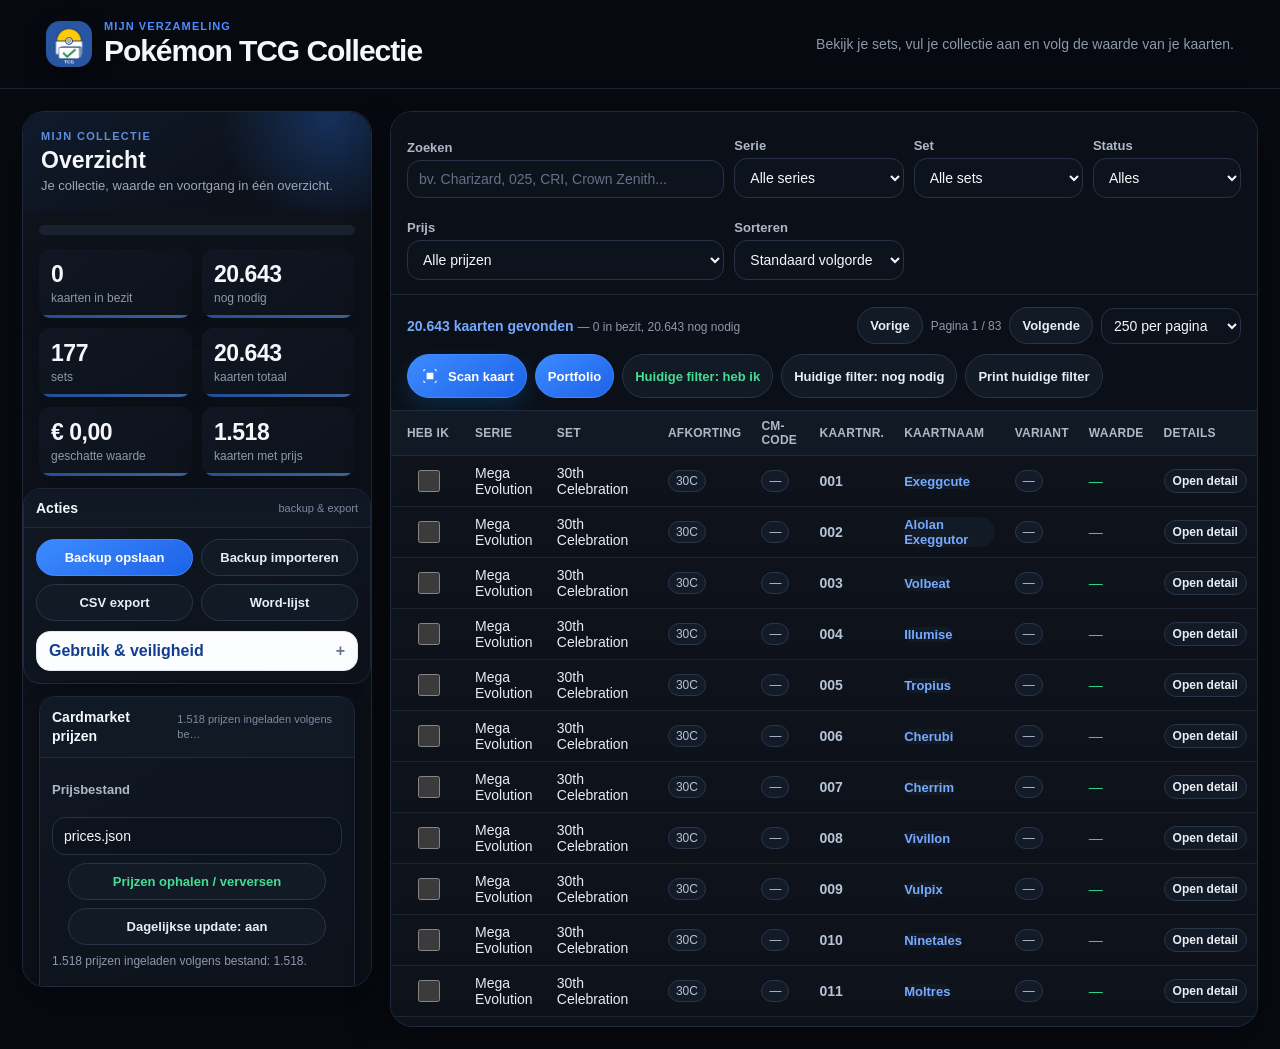
==== commit 2e0bae33: "Point dark v1 preview to full collection app" ====
--- a/dark-v1.html
+++ b/dark-v1.html
@@ -1,101 +1,19 @@
 <!doctype html>
 <html lang="nl">
 <head>
-<meta charset="utf-8"><meta name="viewport" content="width=device-width,initial-scale=1,viewport-fit=cover">
-<meta name="theme-color" content="#070a10"><meta name="apple-mobile-web-app-capable" content="yes"><meta name="apple-mobile-web-app-status-bar-style" content="black-translucent">
-<title>Pokémon TCG Collectie — Dark</title>
-<link rel="stylesheet" href="scanner.css">
-<style>
-:root{--bg:#070a10;--panel:#0e131d;--panel2:#111827;--line:#202a3a;--text:#f5f7fb;--muted:#8d98aa;--blue:#2f80ff;--green:#26d07c;--red:#ff5d67;--nav:rgba(9,13,20,.94)}
-*{box-sizing:border-box}html,body{margin:0;background:var(--bg);color:var(--text);font-family:-apple-system,BlinkMacSystemFont,"SF Pro Display","Segoe UI",sans-serif}body{min-height:100vh}
-button,input{font:inherit}.app{max-width:520px;margin:auto;min-height:100vh;padding:calc(18px + env(safe-area-inset-top)) 18px calc(110px + env(safe-area-inset-bottom))}
-.view{display:none}.view.active{display:block}.kicker{font-size:12px;letter-spacing:1.7px;color:#4d8cff;font-weight:800;text-transform:uppercase}.top{display:flex;align-items:center;justify-content:space-between;margin-bottom:20px}.top h1{font-size:34px;line-height:1;margin:7px 0 0;letter-spacing:-1.3px}.gear{width:42px;height:42px;border-radius:14px;border:1px solid var(--line);background:var(--panel);color:#aeb8c7;font-size:20px}
-.hero{background:radial-gradient(circle at 86% 0,#173f84 0,transparent 46%),linear-gradient(145deg,#101a2b,#0c111a 66%);border:1px solid #1d2d48;border-radius:23px;padding:20px;box-shadow:0 18px 45px #0008;margin-bottom:14px}.hero small{color:#aeb7c7}.hero .value{font-size:38px;font-weight:800;margin:5px 0}.gain{color:var(--green);font-size:13px;font-weight:700}.spark{height:42px;margin-top:8px;width:100%}.spark path{fill:none;stroke:#2f80ff;stroke-width:3;stroke-linecap:round}
-.grid{display:grid;grid-template-columns:1fr 1fr;gap:10px}.metric{background:linear-gradient(145deg,#101722,#0d121b);border:1px solid var(--line);border-radius:18px;padding:15px;min-height:93px}.metric .ico{font-size:18px;color:#76a8ff}.metric b{display:block;font-size:23px;margin:7px 0 2px}.metric span{font-size:12px;color:var(--muted)}
-.search{width:100%;border:1px solid var(--line);background:#0d131d;color:white;border-radius:14px;padding:13px 15px;outline:none}.chips{display:flex;gap:8px;overflow:auto;margin:14px -18px 15px;padding:0 18px;scrollbar-width:none}.chip{white-space:nowrap;border:1px solid var(--line);background:#0e141e;color:#9da8b9;padding:9px 13px;border-radius:999px;font-size:13px}.chip.active{background:#276fe9;border-color:#276fe9;color:#fff}
-.set-card{display:flex;align-items:center;gap:13px;background:linear-gradient(145deg,#101722,#0c1119);border:1px solid var(--line);border-radius:18px;padding:13px;margin-bottom:10px}.set-logo{width:84px;height:55px;border-radius:11px;background:#171f2c;display:grid;place-items:center;overflow:hidden;flex:none}.set-logo img{width:100%;height:100%;object-fit:cover}.set-logo b{font-size:11px;text-align:center;padding:4px}.set-info{min-width:0;flex:1}.set-info b{display:block;font-size:15px;white-space:nowrap;overflow:hidden;text-overflow:ellipsis}.set-info span{font-size:12px;color:var(--muted)}.progress{height:5px;background:#1a2230;border-radius:5px;margin-top:8px;overflow:hidden}.progress i{display:block;height:100%;background:var(--blue);border-radius:5px}.set-count{color:var(--muted);font-size:12px}
-.section-title{display:flex;justify-content:space-between;align-items:end;margin:22px 0 10px}.section-title h2{font-size:19px;margin:0}.section-title span{color:var(--muted);font-size:12px}
-.collection-card{background:linear-gradient(145deg,#101722,#0c1119);border:1px solid var(--line);border-radius:20px;padding:16px;margin-bottom:12px}.collection-head{display:flex;justify-content:space-between;align-items:center}.collection-head h3{margin:0;font-size:17px}.collection-head strong{font-size:18px}.minirow{display:flex;gap:14px;margin-top:8px;color:var(--muted);font-size:12px}
-.card-list{display:grid;grid-template-columns:1fr 1fr;gap:10px}.poke-card{background:#0f151f;border:1px solid var(--line);border-radius:16px;padding:10px;overflow:hidden}.poke-card img{width:100%;aspect-ratio:63/88;object-fit:cover;border-radius:9px;background:#171d27}.poke-card b{display:block;font-size:13px;margin-top:8px;white-space:nowrap;overflow:hidden;text-overflow:ellipsis}.poke-card span{font-size:11px;color:var(--muted)}.poke-card em{display:block;font-style:normal;color:var(--green);font-weight:700;margin-top:5px;font-size:13px}
-.empty{padding:38px 10px;text-align:center;color:var(--muted)}
-.bottom-nav{position:fixed;z-index:20;bottom:0;left:50%;transform:translateX(-50%);width:min(520px,100%);height:calc(78px + env(safe-area-inset-bottom));padding:9px 12px env(safe-area-inset-bottom);background:var(--nav);backdrop-filter:blur(18px);border-top:1px solid #1b2330;display:grid;grid-template-columns:1fr 1fr 1.2fr 1fr 1fr;align-items:start}.navbtn{border:0;background:none;color:#687487;font-size:10px;padding:5px 2px}.navbtn i{display:block;font-style:normal;font-size:20px;height:27px}.navbtn.active{color:#4d8cff}.scanbtn{margin-top:-28px}.scanbtn i{width:58px;height:58px;border-radius:19px;background:linear-gradient(145deg,#3d8bff,#1d62e8);display:grid;place-items:center;color:white;margin:auto;box-shadow:0 8px 24px #1d62e866;font-size:27px}.scanbtn span{display:block;margin-top:3px}
-.loading{position:fixed;inset:0;background:#070a10;z-index:99;display:grid;place-items:center;text-align:center}.loading.hide{display:none}.loader{width:38px;height:38px;border:3px solid #1d2735;border-top-color:#2f80ff;border-radius:50%;animation:spin .8s linear infinite;margin:auto}@keyframes spin{to{transform:rotate(360deg)}}.loading p{color:var(--muted);font-size:13px}
-.quickadd{display:flex;gap:8px;margin:12px 0}.quickadd input{flex:1}.results{max-height:55vh;overflow:auto}.result{display:flex;gap:11px;align-items:center;border-bottom:1px solid #182130;padding:10px 2px}.result img{width:48px;height:67px;object-fit:cover;border-radius:6px;background:#151b25}.result div{flex:1;min-width:0}.result b{display:block;font-size:14px}.result span{font-size:11px;color:var(--muted)}.add{border:0;border-radius:10px;background:#236fe8;color:white;padding:8px 11px;font-weight:700}
-.tcg-scanner{z-index:80!important;background:#070a10!important}
-@media(min-width:700px){body{background:#05070b}.app{border-left:1px solid #111823;border-right:1px solid #111823}}
-</style>
+  <meta charset="utf-8">
+  <meta name="viewport" content="width=device-width,initial-scale=1,viewport-fit=cover">
+  <meta name="theme-color" content="#070a10">
+  <title>Pokémon TCG — Dark Valusaur v1</title>
+  <meta http-equiv="refresh" content="0;url=./index.html">
+  <style>
+    html,body{margin:0;min-height:100%;background:#070a10;color:#f5f7fb;font-family:-apple-system,BlinkMacSystemFont,"Segoe UI",sans-serif}
+    body{min-height:100vh;display:grid;place-items:center;text-align:center}
+    p{color:#8d98aa}
+  </style>
 </head>
 <body>
-<div id="loading" class="loading"><div><div class="loader"></div><p>Je Pokémon-collectie wordt geladen…</p></div></div>
-<main class="app">
-<section id="overview" class="view active">
- <div class="top"><div><div class="kicker">Mijn collectie</div><h1>Overzicht</h1></div><button class="gear" onclick="alert('Instellingen komen in de volgende update.')">⚙</button></div>
- <div class="hero"><small>Totale collectiewaarde</small><div class="value" id="totalValue">€0,00</div><div class="gain">↗ Actuele Cardmarket-waarde</div><svg class="spark" viewBox="0 0 320 42"><path d="M2 34 C35 30,48 38,75 28 S120 31,143 22 S185 28,207 16 S252 20,318 5"/></svg></div>
- <div class="grid">
-  <div class="metric"><div class="ico">▣</div><b id="uniqueCount">0</b><span>Unieke kaarten</span></div>
-  <div class="metric"><div class="ico">▤</div><b id="copyCount">0</b><span>Exemplaren</span></div>
-  <div class="metric"><div class="ico">✓</div><b id="completeCount">0</b><span>Voltooide sets</span></div>
-  <div class="metric"><div class="ico">↗</div><b id="portfolioValue">€0,00</b><span>Portfolio</span></div>
-  <div class="metric"><div class="ico">♡</div><b id="favoriteCount">0</b><span>Favorieten</span></div>
-  <div class="metric"><div class="ico">☆</div><b id="wishlistCount">0</b><span>Zoeklijst</span></div>
-  <div class="metric"><div class="ico">▱</div><b id="duplicateCount">0</b><span>Duplicaten</span></div>
-  <div class="metric"><div class="ico">⇄</div><b id="tradeCount">0</b><span>Te ruilen</span></div>
- </div>
-</section>
-<section id="sets" class="view">
- <div class="top"><div><div class="kicker">Alle reeksen</div><h1>Uitbreidingen</h1></div><div class="set-count"><b id="setTotal">0</b> uitbreidingen</div></div>
- <input id="setSearch" class="search" type="search" placeholder="Zoek een uitbreiding…">
- <div id="seriesChips" class="chips"></div><div id="setList"></div>
-</section>
-<section id="search" class="view">
- <div class="top"><div><div class="kicker">Kaarten</div><h1>Zoeken</h1></div></div>
- <input id="cardSearch" class="search" type="search" placeholder="Naam, set of kaartnummer…">
- <div id="searchResults" class="results"></div>
-</section>
-<section id="collection" class="view">
- <div class="top"><div><div class="kicker">Mijn kaarten</div><h1>Collectie</h1></div></div>
- <div class="hero"><small>Portfolio</small><div class="value" id="collectionValue">€0,00</div><div class="gain" id="collectionSummary">0 kaarten in collectie</div></div>
- <div class="section-title"><h2>Waarde per uitbreiding</h2><span id="ownedSetsCount">0 sets</span></div><div id="collectionSets"></div>
- <div class="section-title"><h2>Waardevolste kaarten</h2><span>Cardmarket</span></div><div id="topCards" class="card-list"></div>
-</section>
-</main>
-<nav class="bottom-nav">
- <button class="navbtn active" data-view="overview"><i>⌂</i><span>Overzicht</span></button>
- <button class="navbtn" data-view="sets"><i>▦</i><span>Sets</span></button>
- <button id="scannerLauncher" class="navbtn scanbtn"><i>⌗</i><span>Scanner</span></button>
- <button class="navbtn" data-view="search"><i>⌕</i><span>Zoeken</span></button>
- <button class="navbtn" data-view="collection"><i>▣</i><span>Collectie</span></button>
-</nav>
-<script>
-var DATA={cards:[],sets:[]},cards=[],sets=[],prices={},imageMap={},owned={},cardDetails={};
-const STORAGE_KEY='pokemon_tcg_owned_cards_v1',DETAIL_KEY='pokemon_tcg_card_details_v1',META_KEY='pokemon_tcg_dark_meta_v1';
-const euro=n=>new Intl.NumberFormat('nl-BE',{style:'currency',currency:'EUR'}).format(Number(n)||0);
-const esc=s=>String(s??'').replace(/[&<>"]/g,c=>({'&':'&amp;','<':'&lt;','>':'&gt;','"':'&quot;'}[c]));
-function loadLocal(){try{owned=JSON.parse(localStorage.getItem(STORAGE_KEY)||'{}')||{}}catch(e){owned={}}try{cardDetails=JSON.parse(localStorage.getItem(DETAIL_KEY)||'{}')||{}}catch(e){cardDetails={}}}
-function saveOwned(){localStorage.setItem(STORAGE_KEY,JSON.stringify(owned))}
-function detailsFor(c){return cardDetails[c.key]||{}}
-function setDetailsFor(c,d){cardDetails[c.key]=Object.assign({},detailsFor(c),d||{});localStorage.setItem(DETAIL_KEY,JSON.stringify(cardDetails))}
-function setOwned(c,v){if(v)owned[c.key]=true;else delete owned[c.key];saveOwned()}
-function quantity(c){return Math.max(1,Number(detailsFor(c).quantity)||1)}
-function pnum(v){if(v==null)return 0;if(typeof v==='number')return v;return Number(String(v).replace(',','.').replace(/[^0-9.-]/g,''))||0}
-function priceFor(c){return prices[c.key]||null}
-function choosePrice(p){if(!p)return 0;for(const k of ['price','trendPrice','avg30','lowPrice','foilTrendPrice','foilAvg30']){const n=pnum(p[k]);if(n>0)return n}return 0}
-function imageCandidatesFor(c){const m=imageMap[c.key]||{};return [...new Set([m.bestUrl,m.url,...(m.candidates||[]).map(x=>typeof x==='string'?x:(x&&x.url))].filter(Boolean))}
-function imageFor(c){return imageCandidatesFor(c)[0]||''}
-function render(){renderStats();renderCollection();renderSets()}
-function renderStats(){const ownedCards=cards.filter(c=>owned[c.key]);let copies=0,value=0,dupes=0;ownedCards.forEach(c=>{const q=quantity(c);copies+=q;dupes+=Math.max(0,q-1);value+=choosePrice(priceFor(c))*q});const bySet=new Map();sets.forEach(s=>bySet.set(s.series+'|'+s.set+'|'+s.abbr,{total:s.count||0,got:0}));ownedCards.forEach(c=>{const x=bySet.get(c.series+'|'+c.set+'|'+c.abbr);if(x)x.got++});const complete=[...bySet.values()].filter(x=>x.total&&x.got>=x.total).length;document.getElementById('uniqueCount').textContent=ownedCards.length;document.getElementById('copyCount').textContent=copies;document.getElementById('duplicateCount').textContent=dupes;document.getElementById('completeCount').textContent=complete;['totalValue','portfolioValue','collectionValue'].forEach(id=>document.getElementById(id).textContent=euro(value));document.getElementById('collectionSummary').textContent=copies+' exemplaren · '+ownedCards.length+' unieke kaarten';let meta={};try{meta=JSON.parse(localStorage.getItem(META_KEY)||'{}')}catch(e){};document.getElementById('favoriteCount').textContent=(meta.favorites||[]).length;document.getElementById('wishlistCount').textContent=(meta.wishlist||[]).length;document.getElementById('tradeCount').textContent=Object.values(meta.trade||{}).reduce((a,b)=>a+(Number(b)||0),0)}
-function ownedCountSet(s){return cards.filter(c=>c.series===s.series&&c.set===s.set&&c.abbr===s.abbr&&owned[c.key]).length}
-let activeSeries='Alles';
-function renderChips(){const series=['Alles',...new Set(sets.map(s=>s.series))];document.getElementById('seriesChips').innerHTML=series.map(s=>'<button class="chip '+(s===activeSeries?'active':'')+'" onclick="activeSeries='+JSON.stringify('__SERIES__').replace('__SERIES__','\''+esc(s).replace(/'/g,"\\'")+'\'')+';renderChips();renderSets()">'+esc(s)+'</button>').join('')}
-function renderSets(){const el=document.getElementById('setList');if(!el)return;const q=(document.getElementById('setSearch')?.value||'').toLowerCase();const rows=sets.filter(s=>(activeSeries==='Alles'||s.series===activeSeries)&&(!q||(s.set+' '+s.series+' '+s.abbr).toLowerCase().includes(q)));document.getElementById('setTotal').textContent=sets.length;el.innerHTML=rows.map(s=>{const got=ownedCountSet(s),pct=s.count?Math.min(100,got/s.count*100):0;const first=cards.find(c=>c.series===s.series&&c.set===s.set&&c.abbr===s.abbr);const img=first?imageFor(first):'';return '<div class="set-card"><div class="set-logo">'+(img?'<img src="'+esc(img)+'" loading="lazy">':'<b>'+esc(s.abbr||s.set)+'</b>')+'</div><div class="set-info"><b>'+esc(s.set)+'</b><span>'+esc(s.series)+' · '+esc(s.abbr)+'</span><div class="progress"><i style="width:'+pct+'%"></i></div></div><div class="set-count">'+got+'/'+(s.count||0)+'</div></div>'}).join('')||'<div class="empty">Geen uitbreidingen gevonden.</div>'}
-function renderCollection(){if(!cards.length)return;const groups=new Map();cards.filter(c=>owned[c.key]).forEach(c=>{const k=c.series+'|'+c.set+'|'+c.abbr;if(!groups.has(k))groups.set(k,{set:c.set,series:c.series,abbr:c.abbr,cards:[],value:0});const g=groups.get(k);g.cards.push(c);g.value+=choosePrice(priceFor(c))*quantity(c)});const arr=[...groups.values()].sort((a,b)=>b.value-a.value);document.getElementById('ownedSetsCount').textContent=arr.length+' sets';document.getElementById('collectionSets').innerHTML=arr.map(g=>'<div class="collection-card"><div class="collection-head"><h3>'+esc(g.set)+'</h3><strong>'+euro(g.value)+'</strong></div><div class="minirow"><span>'+g.cards.length+' uniek</span><span>'+g.cards.reduce((a,c)=>a+quantity(c),0)+' exemplaren</span><span>'+esc(g.abbr)+'</span></div></div>').join('')||'<div class="empty">Scan of zoek je eerste kaart om je collectie op te bouwen.</div>';const top=cards.filter(c=>owned[c.key]).sort((a,b)=>choosePrice(priceFor(b))-choosePrice(priceFor(a))).slice(0,6);document.getElementById('topCards').innerHTML=top.map(c=>'<div class="poke-card">'+(imageFor(c)?'<img src="'+esc(imageFor(c))+'" loading="lazy">':'<div style="aspect-ratio:63/88"></div>')+'<b>'+esc(c.name)+'</b><span>'+esc(c.set)+' · #'+esc(c.num)+'</span><em>'+euro(choosePrice(priceFor(c)))+'</em></div>').join('')}
-function renderSearch(){const q=(document.getElementById('cardSearch').value||'').trim().toLowerCase(),el=document.getElementById('searchResults');if(q.length<2){el.innerHTML='<div class="empty">Typ minstens 2 letters of een kaartnummer.</div>';return}const found=cards.filter(c=>(c.name+' '+c.set+' '+c.abbr+' '+c.num).toLowerCase().includes(q)).slice(0,80);el.innerHTML=found.map(c=>'<div class="result">'+(imageFor(c)?'<img src="'+esc(imageFor(c))+'" loading="lazy">':'<div style="width:48px"></div>')+'<div><b>'+esc(c.name)+'</b><span>'+esc(c.set)+' · '+esc(c.abbr)+' #'+esc(c.num)+' · '+euro(choosePrice(priceFor(c)))+'</span></div><button class="add" onclick="addCard('+JSON.stringify(c.key).replace(/"/g,'&quot;')+')">'+(owned[c.key]?'✓':'+')+'</button></div>').join('')||'<div class="empty">Geen kaarten gevonden.</div>'}
-function addCard(key){const c=cards.find(x=>x.key===key);if(!c)return;const old=owned[key]?quantity(c):0;setOwned(c,true);setDetailsFor(c,{quantity:old+1});render();renderSearch()}
-function nav(view){document.querySelectorAll('.view').forEach(x=>x.classList.toggle('active',x.id===view));document.querySelectorAll('.navbtn[data-view]').forEach(x=>x.classList.toggle('active',x.dataset.view===view));window.scrollTo(0,0);if(view==='collection')renderCollection()}
-document.querySelectorAll('.navbtn[data-view]').forEach(b=>b.onclick=()=>nav(b.dataset.view));document.getElementById('setSearch').oninput=renderSets;document.getElementById('cardSearch').oninput=renderSearch;
-async function boot(){loadLocal();try{const d=await fetch('pokemon_cards_data.json',{cache:'no-cache'}).then(r=>r.json());DATA=d;cards=d.cards||[];sets=d.sets||[];window.DATA=DATA;renderChips();render();document.getElementById('loading').classList.add('hide');Promise.all([fetch('prices.json').then(r=>r.json()).catch(()=>({})),fetch('pokemon_image_map.json').then(r=>r.json()).catch(()=>({}))]).then(([p,i])=>{prices=p.prices||p||{};imageMap=i.images||i||{};render();renderSearch()})}catch(e){document.querySelector('#loading p').textContent='Laden mislukt. Vernieuw de pagina.';console.error(e)}}
-document.getElementById('scannerLauncher').onclick=()=>{if(window.PokemonCardScanner)window.PokemonCardScanner.open();else alert('Scanner wordt nog geladen…')};
-boot();
-</script>
-<script src="scanner-match.js"></script><script src="scanner.js"></script>
-</body></html>+  <main><strong>Dark Valusaur v1</strong><p>De volledige collectie-app wordt geopend…</p></main>
+  <script>location.replace('./index.html');</script>
+</body>
+</html>
